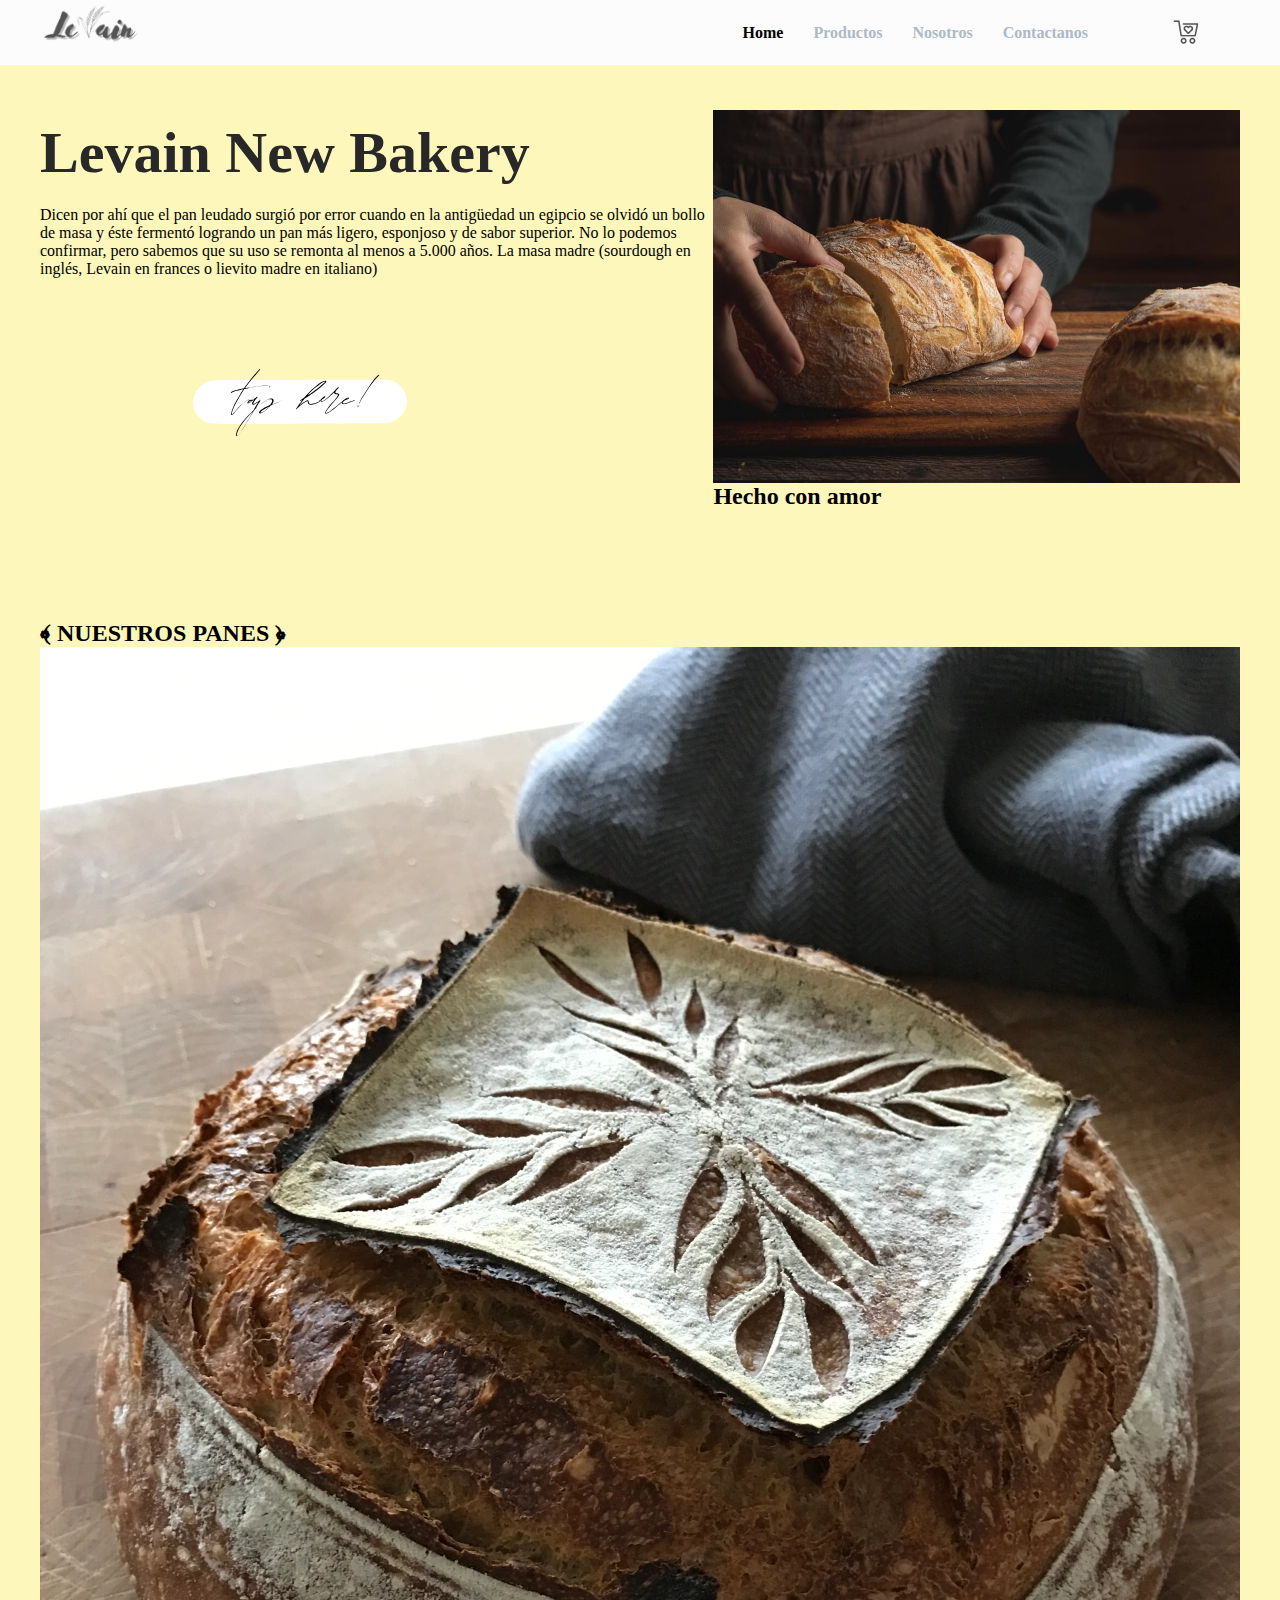
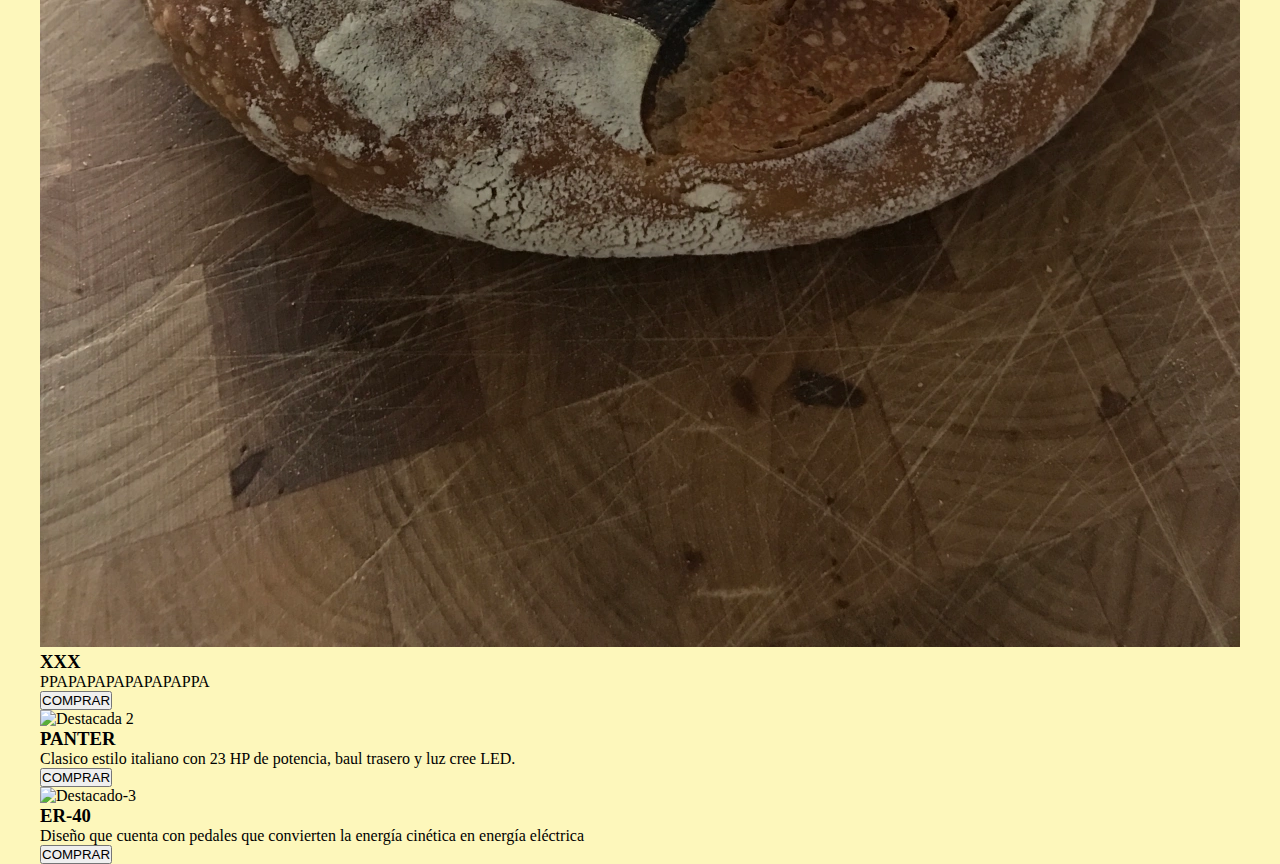
==== index.html @ 348dc436 "first commit" ====
<!DOCTYPE html>
<html lang="en">
<head>
    <meta charset="UTF-8">
    <meta http-equiv="X-UA-Compatible" content="IE=edge">
    <meta name="viewport" content="width=device-width, initial-scale=1.0">
    <title>LevainBakery</title>
    <link rel="stylesheet" href="./Levain/styles.css">
</head>
<body>
    
<header>
<img src="./Levain/img/2.png" alt="Levain" class="logo">
<nav class="navbar">
    <ul class="navbar-list">
        <li>
            <a href="#">Home</a>
        </li>
        <li>
            <a href="#">Productos</a>
        </li>
        <li>
            <a href="#">Nosotros</a>
        </li>
        <li>
            <a href="#">Contactanos</a>
        </li>

            <img src="./Levain/img/CARRITO.svg" alt="carrito" class="cart-icon">
        
        
    </ul>
</nav>
</header>

<main>
    <section id="hero">
        <div class="hero-info">
            <h1>Levain New Bakery</h1>
            
            <p>Dicen por ahí que el pan leudado surgió por error cuando en la antigüedad un egipcio se olvidó un bollo de masa y éste fermentó logrando un pan más ligero, esponjoso y de sabor superior. No lo podemos confirmar, pero sabemos que su uso se remonta al menos a 5.000 años.
            
                La masa madre (sourdough en inglés, <span>Levain en frances</span> o lievito madre en italiano)
            </p>
            <div class="box">
                <img src="./Levain/img/tap here.svg" alt="tap" class="tap">
            </div>
        
        </div>


        <div class="hero-card">
            <img src="./Levain/img/masa-madre-panaderia-pan-comun.jpg" alt="Masa-madre" class="HERO1">
            
                <div class="hero-card-top">
                    <h2>Hecho con amor</h2>
                </div>
        </div>

    
    </section>
    
</section>


<section id="Masa-madre">
    <h2> ﴾ NUESTROS PANES ﴿ </h2>
    <div class="madre-info">
        <div class="madre_card">
            <img src="./Levain/img/pan 2.webp" alt="Pan-estrella">
            <div class="madre_card_info">
                <h3>XXX</h3>
                <p>PPAPAPAPAPAPAPAPPA
                </p>
            </div>
            <button class="destacados__card__btn">COMPRAR</button>
        </div>
        <div class="destacados__card">
            <img src="./img/destacados-2.jpg" alt="Destacada 2">
            <div class="destacados__card__info">
                <h3>PANTER</h3>
                <p>
                    Clasico estilo italiano con 23 HP de potencia,
                    baul trasero y luz cree LED.
                </p>
            </div>
            <button class="destacados__card__btn">COMPRAR</button>
        </div>
        <div class="destacados__card">
            <img src="./img/destacados-3.jpg" alt="Destacado-3">
            <div class="destacados__card__info">
                <h3>ER-40</h3>
                <p>
                    Diseño que cuenta con pedales que convierten la
                    energía cinética en energía eléctrica 
                </p>
            </div>
            <button class="destacados__card__btn">COMPRAR</button>
        </div>
    </div>
</section>

</main>
 

<footer>

</footer>
</body>
</html>
---- Levain/styles.css ----
:root {
    --background: #fcf5a6c2;
    --primary: #313131;
    --secondary: #fcfcfc;
    --btn-bg: 
    #050d2641;
    --bg-azul-10: #e9eeff;
    --bg-white: #fff;
    --bg-electric: #fdfcfc;
    --nav-bg: #0f1525;
  
    --text-gray: #adb9c7;
    --text-center: #292828;
  
    --fire: #ff6d00;
    --electric: #64d3ff;
}

*{
    margin: 0;
    padding: 0;
    box-sizing: border-box;
    text-decoration: none;
    list-style: none;

}

header{
    background: var(--secondary);
    width: 100%;
    display: flex;
    flex-direction: row;
    justify-content: space-between;
    align-items: center;
    height: 65px;
    padding: 0px 30px 0px 30px;
    position: fixed;
    top: 0px;

}

.logo{
    
    height: 180%;
}

.navbar, .navbar-list{
    display: flex;
    align-items: center;
    justify-content: center;
}
.navbar{
    gap: 150px;

}
.navbar-list{
    gap: 30px;
}
.navbar-list li:first-child> a{
    color: var(--text-white);
    font-weight: 600;
}
.navbar-list li a{
    color: var(--text-gray);
    font-weight: 600;
}
.cart-icon{
    height: 120PX;
    border: 0px solid var(--bg-electric);
    padding: 12px 18px;
    margin-top: 3px;
    border-radius: 10px;
    cursor: pointer;
}

 main{
    background: var(--background);
    display: flex;
    flex-direction:column;
    align-items: center;
    justify-content: center;
    color: var(--text-white);
    
 }
  /*modifico la foto por medidas*/
 /*.HERO1 {
    width: 690px;
    height: 480px;*/
 }
 .box{
    width: 600px;
    height: 200px;
    overflow: hidden;
 }
 .box img{
    width: 480px;
    height: 200px;
    object-fit: cover;
    object-position: center;
 }
 /*modifico la foto por medidas*/

 #hero{
    margin: 40px;
    padding: 70px 0px;
    max-width: 1200px;
    display: flex;
    justify-content: center;
    align-items: center;
 }
 
 .hero-info{
    height: auto;
    display: flex;
    flex-direction: column;
    gap: 20px;
   /* width: 50%;*/
 }
 
 .hero-card { 
    
  width: 1800px;
  height: 400px;
  overflow: hidden;
  display: flex;
  flex-direction: column;
   }
        
 .hero-card img{
  width: 100%;
  height: 100%;
  object-fit: cover;
  object-position: center;
    }
 .hero-info h1{
    font-size: 58px;
    width: 80%;
    min-width: 500px;
    font-weight: 800;
    color: var(--text-center);
 }
 
.hero-card p > span {
    font-weight: 800;
}
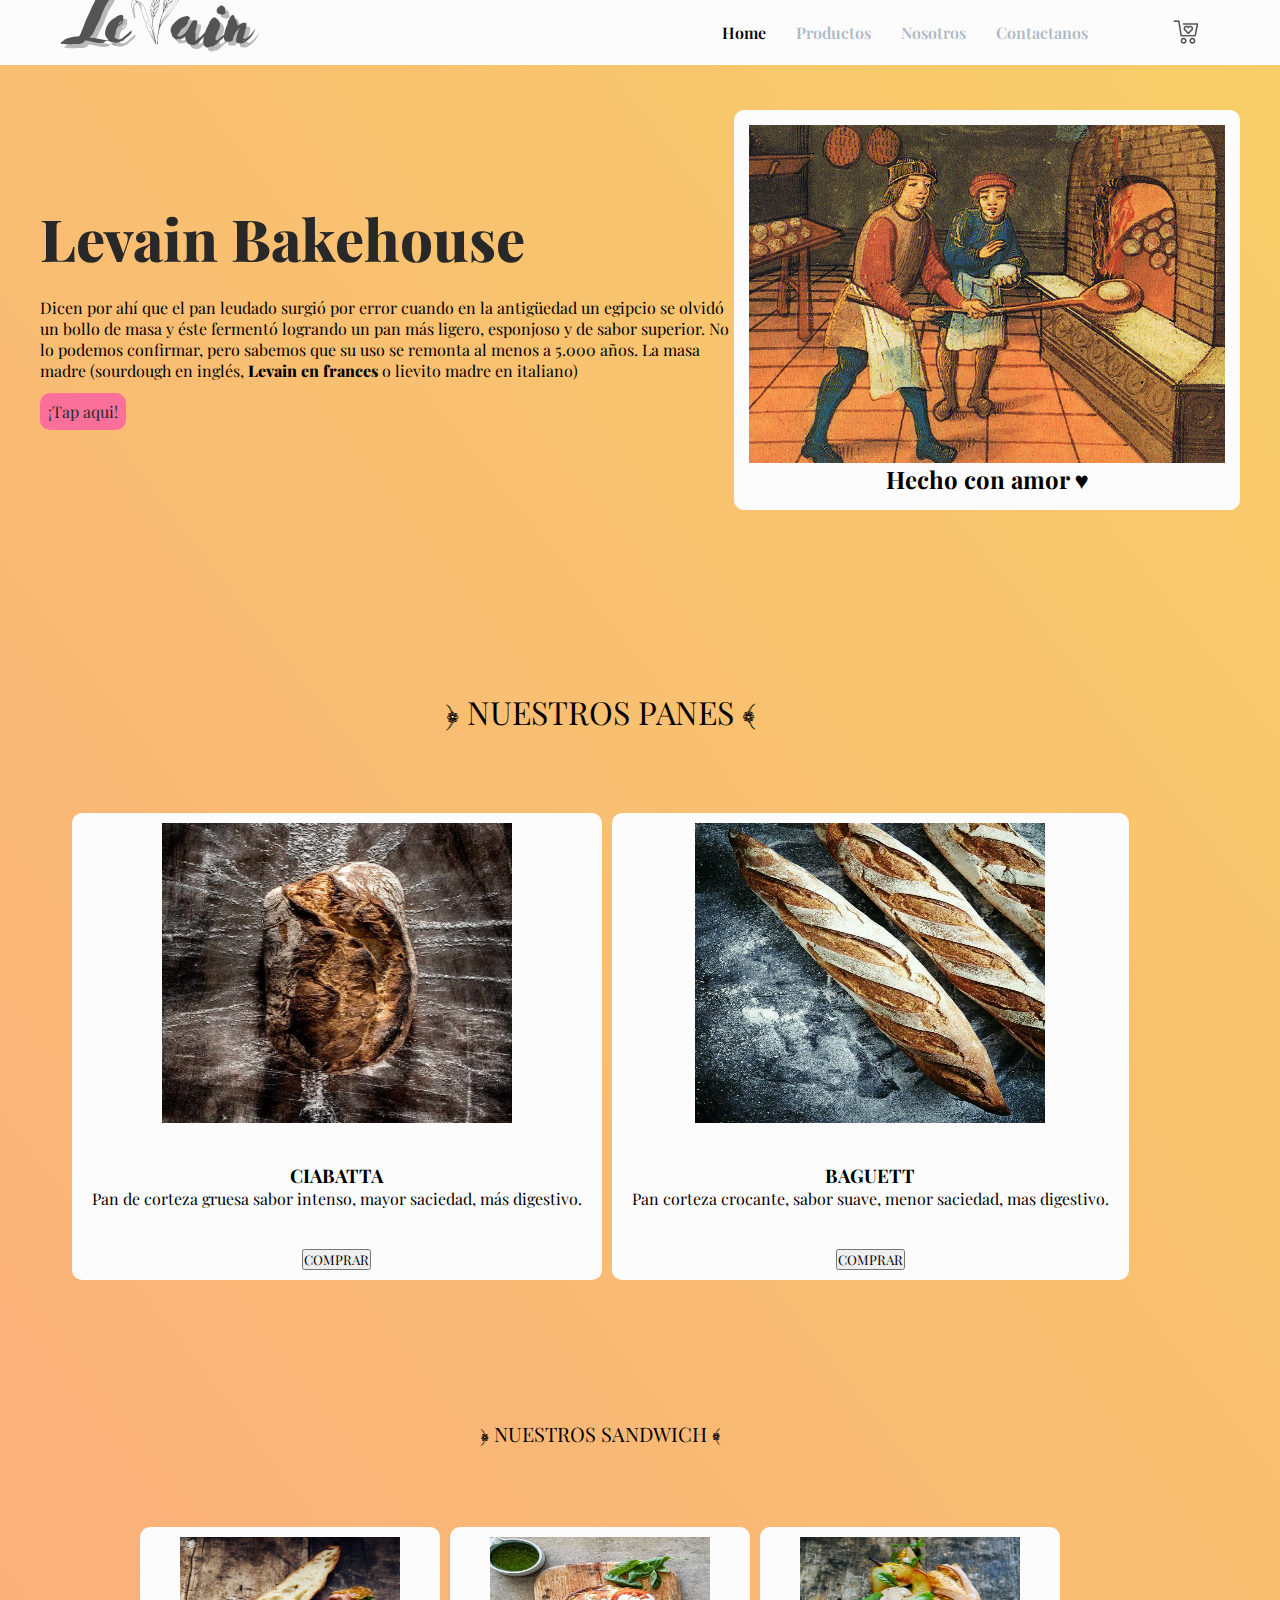
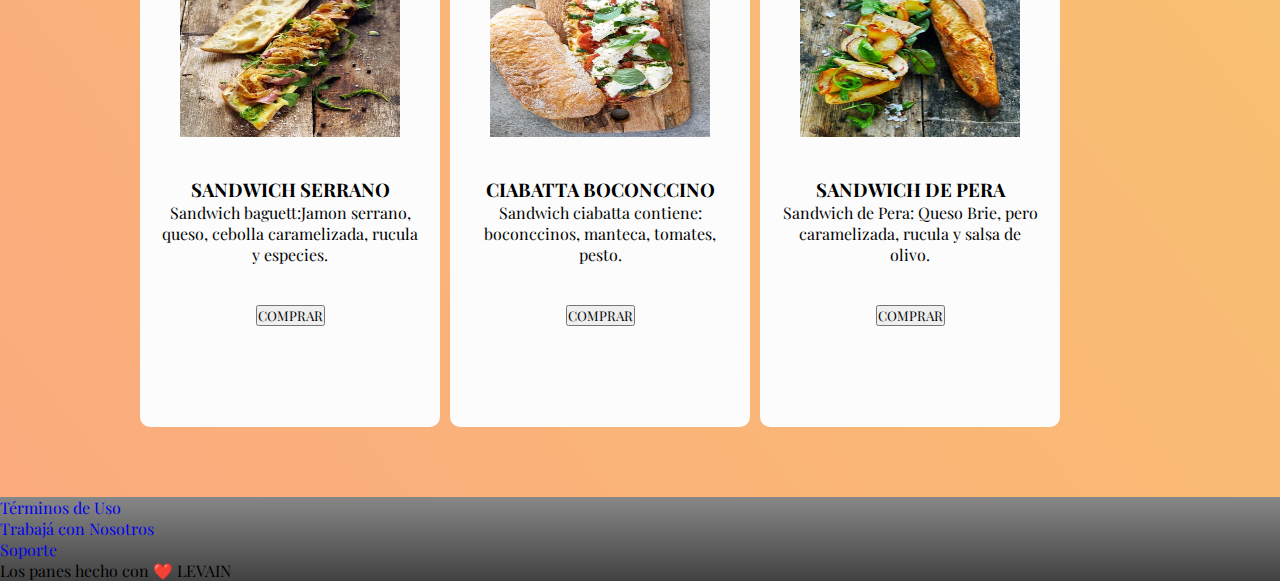
==== commit aa08450a: "first commit" ====
--- a/index.html
+++ b/index.html
@@ -4,13 +4,13 @@
     <meta charset="UTF-8">
     <meta http-equiv="X-UA-Compatible" content="IE=edge">
     <meta name="viewport" content="width=device-width, initial-scale=1.0">
-    <title>LevainBakery</title>
+    <title>DOCUMENTO</title>
     <link rel="stylesheet" href="./Levain/styles.css">
 </head>
 <body>
     
 <header>
-<img src="./Levain/img/2.png" alt="Levain" class="logo">
+<img src="./Levain/img/levain-logo.png" alt="Levain" class="logo">
 <nav class="navbar">
     <ul class="navbar-list">
         <li>
@@ -36,75 +36,113 @@
 <main>
     <section id="hero">
         <div class="hero-info">
-            <h1>Levain New Bakery</h1>
+            <h1>Levain Bakehouse</h1>
             
             <p>Dicen por ahí que el pan leudado surgió por error cuando en la antigüedad un egipcio se olvidó un bollo de masa y éste fermentó logrando un pan más ligero, esponjoso y de sabor superior. No lo podemos confirmar, pero sabemos que su uso se remonta al menos a 5.000 años.
             
                 La masa madre (sourdough en inglés, <span>Levain en frances</span> o lievito madre en italiano)
             </p>
             <div class="box">
-                <img src="./Levain/img/tap here.svg" alt="tap" class="tap">
+                <a href="#">¡Tap aqui!</a>
+                
             </div>
         
         </div>
 
-
+    
         <div class="hero-card">
-            <img src="./Levain/img/masa-madre-panaderia-pan-comun.jpg" alt="Masa-madre" class="HERO1">
+            <img src="./Levain/img/medieval.jpg" alt="Mediaval" class="HERO1">
             
                 <div class="hero-card-top">
-                    <h2>Hecho con amor</h2>
+                    <h2>Hecho con amor ♥</h2>
                 </div>
         </div>
 
     
     </section>
     
-</section>
 
+     <section id="info">
 
-<section id="Masa-madre">
-    <h2> ﴾ NUESTROS PANES ﴿ </h2>
-    <div class="madre-info">
+     <h2> ﴿ NUESTROS PANES ﴾ </h2>
+
+     <div class="madre-info">
         <div class="madre_card">
-            <img src="./Levain/img/pan 2.webp" alt="Pan-estrella">
+            <img src="./Levain/img/marraqueta.JPG" alt="ciabatta" class="pic1">
             <div class="madre_card_info">
-                <h3>XXX</h3>
-                <p>PPAPAPAPAPAPAPAPPA
+                <h3>CIABATTA</h3>
+                <p>
+                    Pan de corteza gruesa sabor intenso, mayor saciedad, más digestivo.
                 </p>
             </div>
-            <button class="destacados__card__btn">COMPRAR</button>
+            <button class="madre_card_botton">COMPRAR</button>
         </div>
-        <div class="destacados__card">
-            <img src="./img/destacados-2.jpg" alt="Destacada 2">
-            <div class="destacados__card__info">
-                <h3>PANTER</h3>
+        <div class="madre_card">
+            <img src="./Levain/img/baguett.JPG" alt="baguett" class="pic1">
+            <div class="madre_card_info">
+                <h3>BAGUETT</h3>
                 <p>
-                    Clasico estilo italiano con 23 HP de potencia,
-                    baul trasero y luz cree LED.
+                    Pan corteza crocante, sabor suave, menor saciedad, mas digestivo.
                 </p>
             </div>
-            <button class="destacados__card__btn">COMPRAR</button>
+            <button class="madre_card_botton">COMPRAR</button>
         </div>
-        <div class="destacados__card">
-            <img src="./img/destacados-3.jpg" alt="Destacado-3">
-            <div class="destacados__card__info">
-                <h3>ER-40</h3>
-                <p>
-                    Diseño que cuenta con pedales que convierten la
-                    energía cinética en energía eléctrica 
-                </p>
+
+    </div>
+    </section>
+
+    <section id="info2">
+
+        <h2> ﴿ NUESTROS SANDWICH ﴾ </h2>
+
+        <div  class="madre-info2">
+            <div class="madre_card2">
+                <img src="./Levain/img/serrano.JPG" alt="serrano" class="pic">
+                <div class="madre_card_info2">
+                    <h3>SANDWICH SERRANO</h3>
+                    <p>Sandwich baguett:Jamon serrano, queso, cebolla caramelizada, rucula y especies.
+                    </p>
+                </div>
+                <button class="madre_card_botton">COMPRAR</button>
             </div>
-            <button class="destacados__card__btn">COMPRAR</button>
+
+            <div class="madre_card2">
+                <img src="./Levain/img/boconccinos.JPG" alt="BOCONCCINO" class="pic">
+                <div class="madre_card_info2">
+                    <h3>CIABATTA BOCONCCINO</h3>
+                    <p>Sandwich ciabatta contiene: boconccinos, manteca, tomates, pesto.
+                    </p>
+                </div>
+                <button class="madre_card_botton">COMPRAR</button>
+            </div>
+
+            <div class="madre_card2">
+                 <img src="./Levain/img/dulce.JPG" alt="dulce" class="pic">
+                 <div class="madre_card_info2">
+                    <h3>SANDWICH DE PERA</h3>
+                    <p>Sandwich de Pera: Queso Brie, pero caramelizada, rucula y salsa de olivo.
+                     </p>
+                 </div>
+                <button class="madre_card_botton">COMPRAR</button>  
+            </div> 
+          
         </div>
-    </div>
-</section>
+    </section>
+         
 
 </main>
  
 
-<footer>
-
+<footer id="info_footer">
+ <ul class="footer">
+      <li><a href="#" class="footer_link">Términos de Uso</a></li>
+      <li><a href="#" class="footer_link">Trabajá con Nosotros</a></li>
+      <li><a href="#" class="footer_link">Soporte</a></li>
+</ul>
+    <p class="footer_text">
+      Los panes hecho con ❤️ <span class="footer__text--strong">LEVAIN</span>
+    </p>
 </footer>
 </body>
+
 </html>--- a/Levain/styles.css
+++ b/Levain/styles.css
@@ -1,9 +1,17 @@
+
+
+/*@import url('https://fonts.googleapis.com/css2?family=Amiri:ital@0;1&display=swap');
+@import url('https://fonts.googleapis.com/css2?family=Playfair+Display:ital,wght@1,500&display=swap');
+@import url('https://fonts.googleapis.com/css2?family=Marck+Script&family=Playfair+Display:ital,wght@1,500&display=swap');*/
+@import url('https://fonts.googleapis.com/css2?family=Marck+Script&family=Merienda:wght@700&family=Playfair+Display:ital,wght@1,500&display=swap');
+
+
 :root {
-    --background: #fcf5a6c2;
+    --background: #DEB841;
     --primary: #313131;
     --secondary: #fcfcfc;
-    --btn-bg: 
-    #050d2641;
+    --tertiary: #DE9E36;
+    --btn-bg:#050d2641;
     --bg-azul-10: #e9eeff;
     --bg-white: #fff;
     --bg-electric: #fdfcfc;
@@ -20,6 +28,7 @@
     margin: 0;
     padding: 0;
     box-sizing: border-box;
+    font-family: 'Playfair Display', serif;
     text-decoration: none;
     list-style: none;
 
@@ -39,9 +48,13 @@
 
 }
 
-.logo{
-    
-    height: 180%;
+.Logo{
+     height: 180%;
+}
+
+.hero_botton{
+display: flex;
+justify-content: space-between;
 }
 
 .navbar, .navbar-list{
@@ -74,8 +87,8 @@
 }
 
  main{
-    background: var(--background);
-    display: flex;
+    background-color: #FBAB7E;
+    background: linear-gradient(52deg, #FBAB7E 0%, #F7CE68 100%);
     flex-direction:column;
     align-items: center;
     justify-content: center;
@@ -121,6 +134,9 @@
     
   width: 1800px;
   height: 400px;
+  background: var(--secondary);
+  padding: 15PX;
+  border-radius: 10px;
   overflow: hidden;
   display: flex;
   flex-direction: column;
@@ -139,11 +155,128 @@
     font-weight: 800;
     color: var(--text-center);
  }
- 
-.hero-card p > span {
+
+.hero-info p > span {
     font-weight: 800;
 }
-
-
-
- +.hero-info a{
+    color: var(--text-center);
+    background-color: #FA709A;
+    width: 220px;
+    padding: 8px 8px;
+    border-radius: 10px;
+    font-size: 16px;
+    text-align: center;
+
+}
+.hero-card-top{
+    display: flex;
+    align-items: center;
+    justify-content: space-around;
+    gap: 10px;
+}
+
+.hero-card-top h3{
+    font-weight: 600;
+    font-size: 36px;
+    white-space: nowrap;
+    overflow: hidden;
+    text-overflow: ellipsis; 
+ }
+
+.pic1{
+    width: 350px;
+    height: 300px;
+    overflow: hidden;
+    object-position: center;
+}
+.pic{
+    width: 220px;
+    height: 200px;
+    object-position: center;
+}
+
+#info{
+    padding: 70px 0px;
+    max-width: 1200px;
+    display: flex;
+    justify-content: center;
+    align-items: center;
+    flex-direction:column ;
+    gap: 80px;
+
+}
+
+#info h2{
+    font-size: 32px;
+    font-weight: 400;
+
+}
+
+#info2 { 
+    padding: 70px 0px;
+    max-width: 1200px;
+    display: flex;
+    justify-content: center;
+    align-items: center;
+    flex-direction:column ;
+    gap: 80px;
+}
+
+#info2 h2{
+    font-size: 20px;
+    font-weight: 200;
+
+}
+.madre-info{
+    display: flex;
+    justify-content: space-around;
+    align-items: flex-start;
+    flex-wrap: wrap;
+    gap: 10px;
+
+}
+.madre_card{
+    width: max-content;
+    height: max-content;
+    padding: 10px 20px 10px;
+    display: flex;
+    flex-direction: column;
+    align-items: center;
+    text-align: center;
+    background: var(--secondary);
+    border-radius: 10px;
+    gap: 40px;
+
+}
+
+.madre-info2 {
+    display: flex;
+    justify-content: space-around;
+    align-items: flex-start;
+    flex-wrap: wrap;
+    gap: 10px;
+
+}
+.madre_card2{
+    width: 300px;
+    height: 500px;
+    padding: 10px 20px 10px;
+    display: flex;
+    flex-direction: column;
+    align-items: center;
+    text-align: center;
+    background: var(--secondary);
+    border-radius: 10px;
+    gap: 40px;}
+
+footer {
+    
+    background: linear-gradient( #888787,#424242);
+
+    
+}
+   
+
+
+
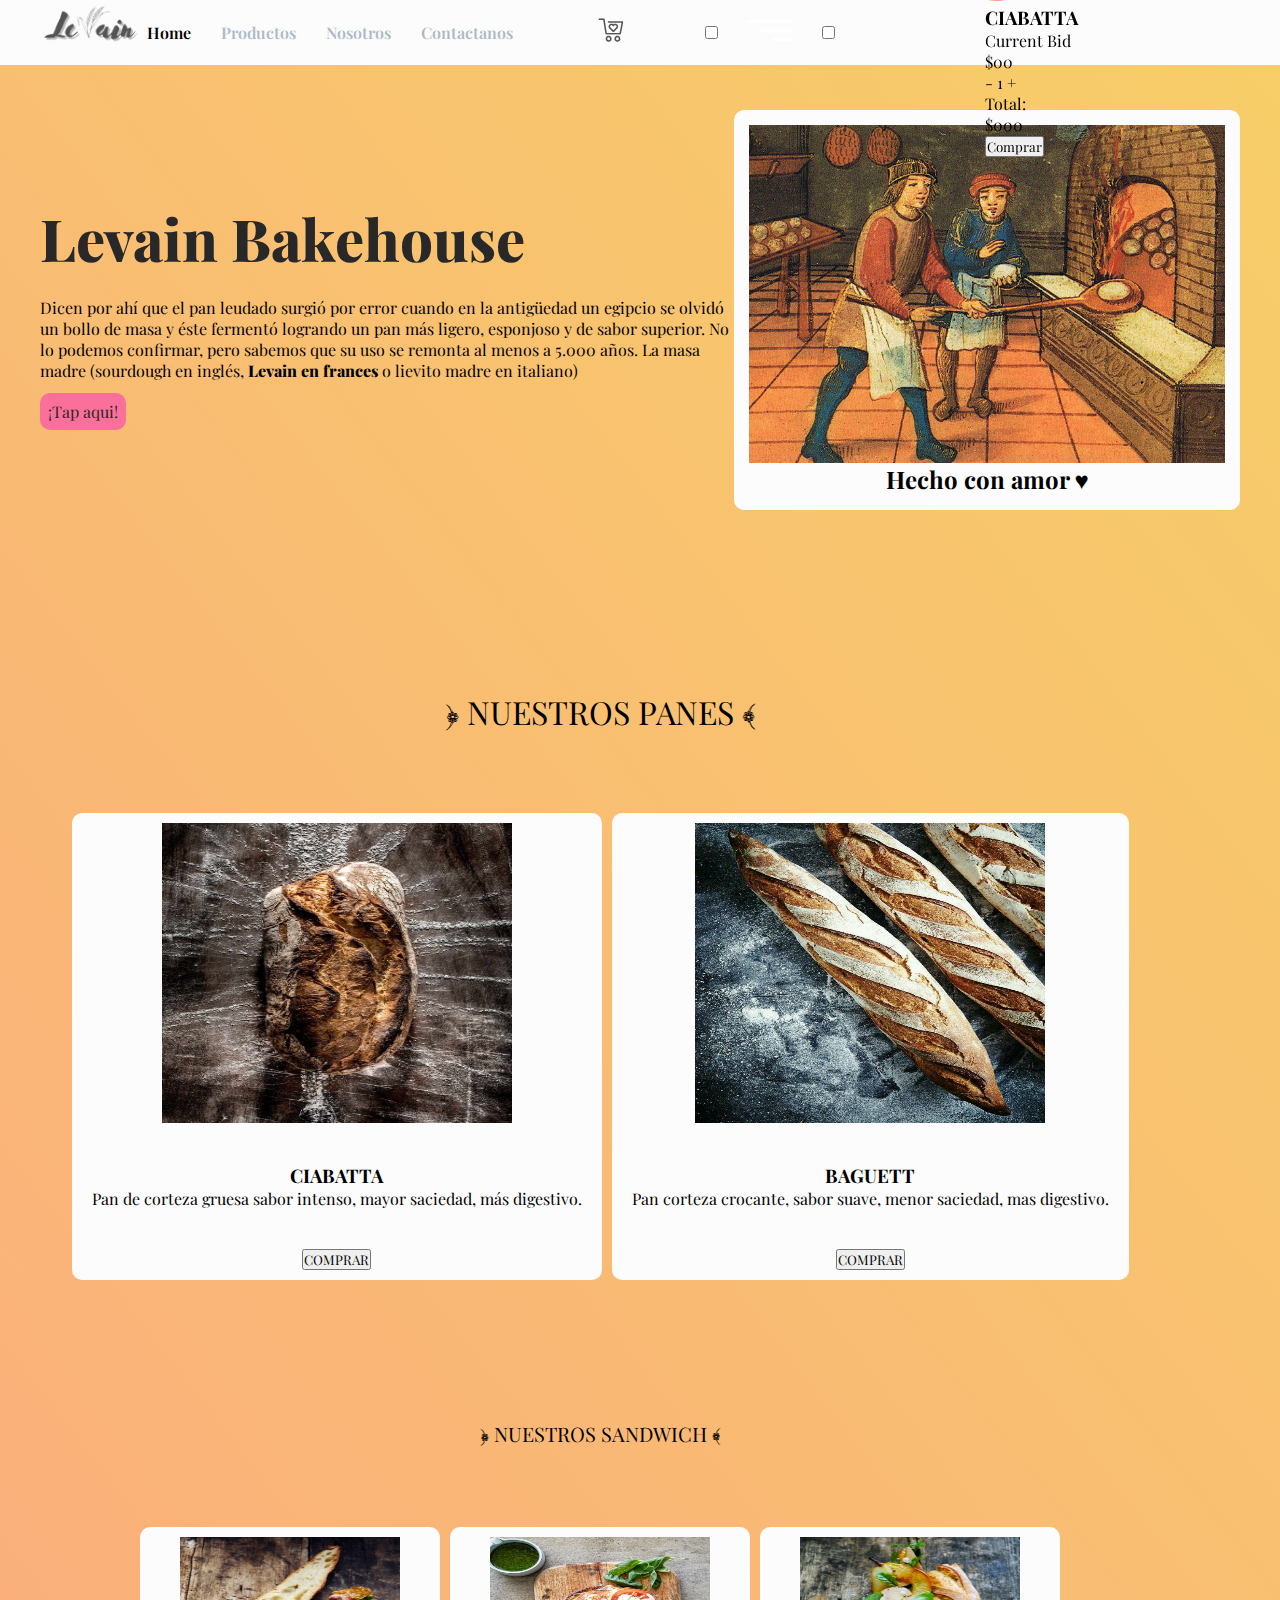
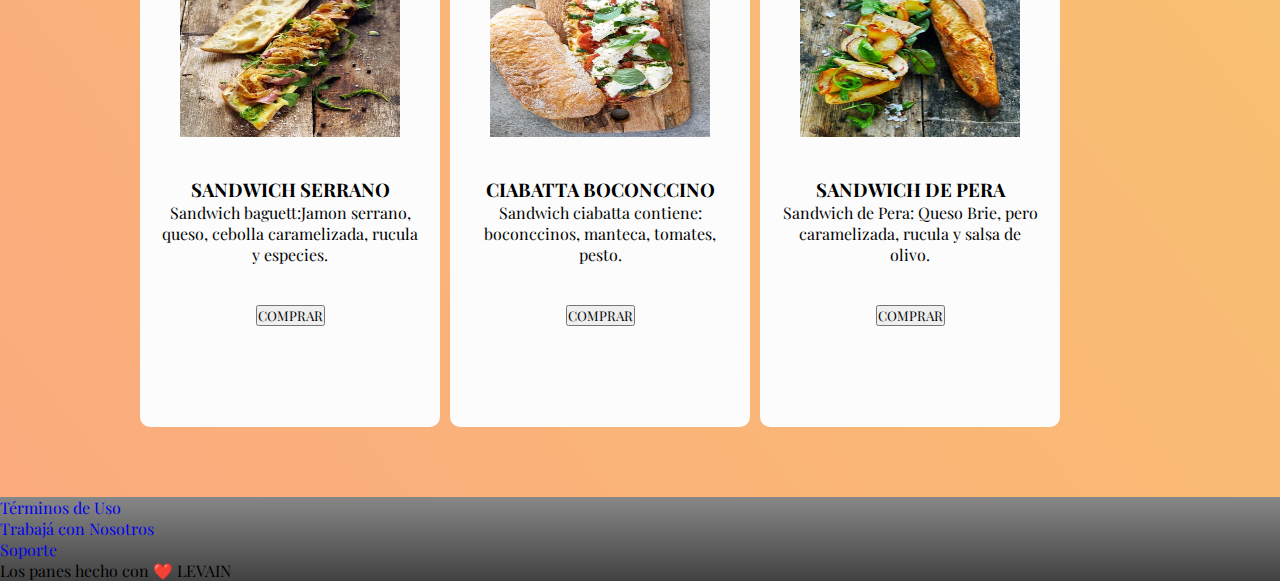
==== commit da16d3c7: "second commit" ====
--- a/index.html
+++ b/index.html
@@ -6,12 +6,16 @@
     <meta name="viewport" content="width=device-width, initial-scale=1.0">
     <title>DOCUMENTO</title>
     <link rel="stylesheet" href="./Levain/styles.css">
+    <link rel="stylesheet" href="./Levain/mediaqueries.css">
 </head>
 <body>
     
 <header>
-<img src="./Levain/img/levain-logo.png" alt="Levain" class="logo">
+<img src="./Levain/img/levain-logo.png" alt="Levain" class="Logo">
 <nav class="navbar">
+
+
+
     <ul class="navbar-list">
         <li>
             <a href="#">Home</a>
@@ -25,11 +29,44 @@
         <li>
             <a href="#">Contactanos</a>
         </li>
+            
+        <label for="menu-toggle" class="menu-lable">
+      <img src="./Levain/img/CARRITO.svg" alt="carrito" class="cart-icon">
+        </label>
+        <input type="checkbox" id="cart-toggle">
+        <label for="menu-toggle" class="menu-lable">
+            
+            <img src="./Levain/img/menu.png" alt="icono meno" class="menu.icon">
+        </label>
+        <input type="checkbox" id="cart-toggle">
+    </ul>
 
-            <img src="./Levain/img/CARRITO.svg" alt="carrito" class="cart-icon">
-        
-        
-    </ul>
+    <div class="cart">
+        <h2>Tus PANES</h2>
+        <div class="cart-item">
+          <img src="./Levain/img/profile.png" alt="un producto" />
+          <div class="item-info">
+            <h3 class="item-title">CIABATTA</h3>
+            <p class="item-bid">Current Bid</p>
+            <span class="item-price">$00</span>
+          </div>
+          <div class="item-handler">
+            <span class="quantity-handler down">-</span>
+            <span class="item-quantity">1</span>
+            <span class="quantity-handler up">+</span>
+          </div>
+        </div>
+
+        <span class="divider"></span>
+
+        <div class="cart-total">
+          <p>Total:</p>
+          <span>$000</span>
+        </div>
+        <button class="btn-add">Comprar</button>
+      </div>
+      <div class="overlay"></div>
+
 </nav>
 </header>
 
@@ -133,7 +170,7 @@
 </main>
  
 
-<footer id="info_footer">
+<footer id="footer-nav">
  <ul class="footer">
       <li><a href="#" class="footer_link">Términos de Uso</a></li>
       <li><a href="#" class="footer_link">Trabajá con Nosotros</a></li>
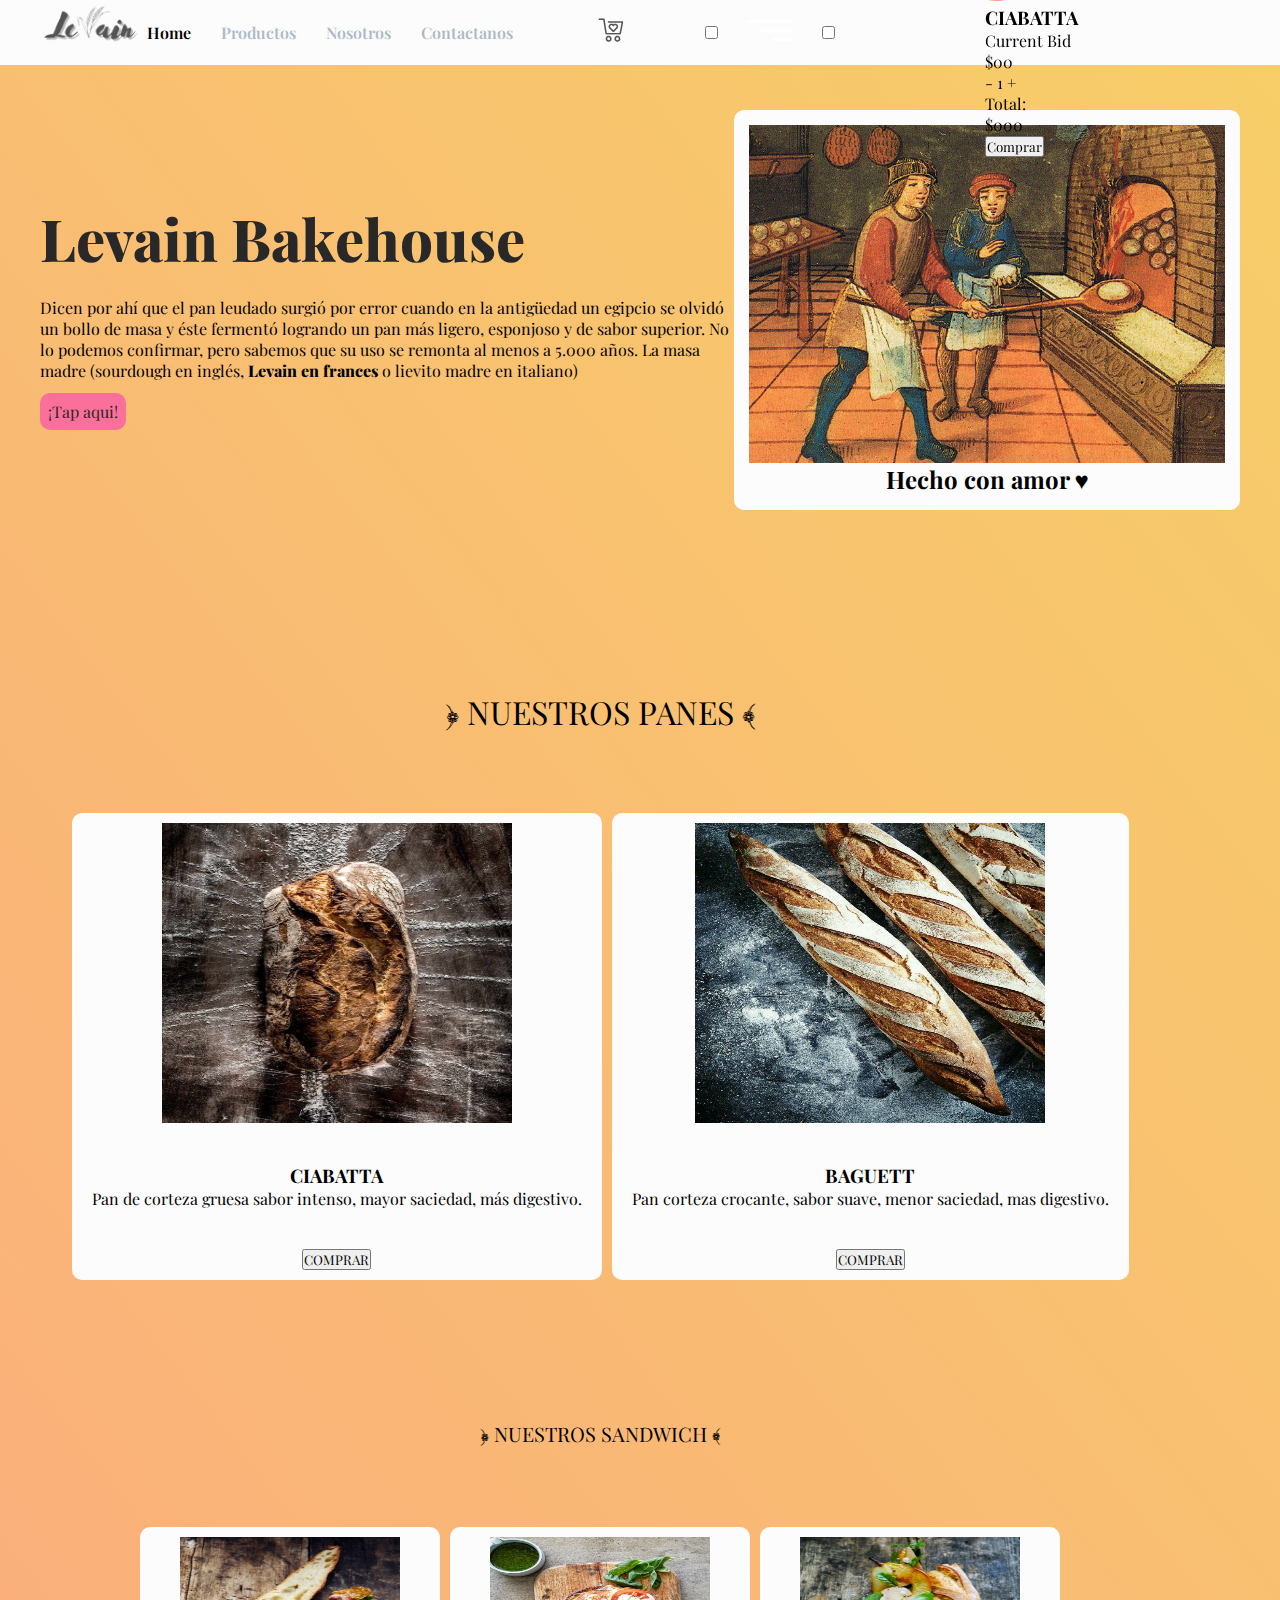
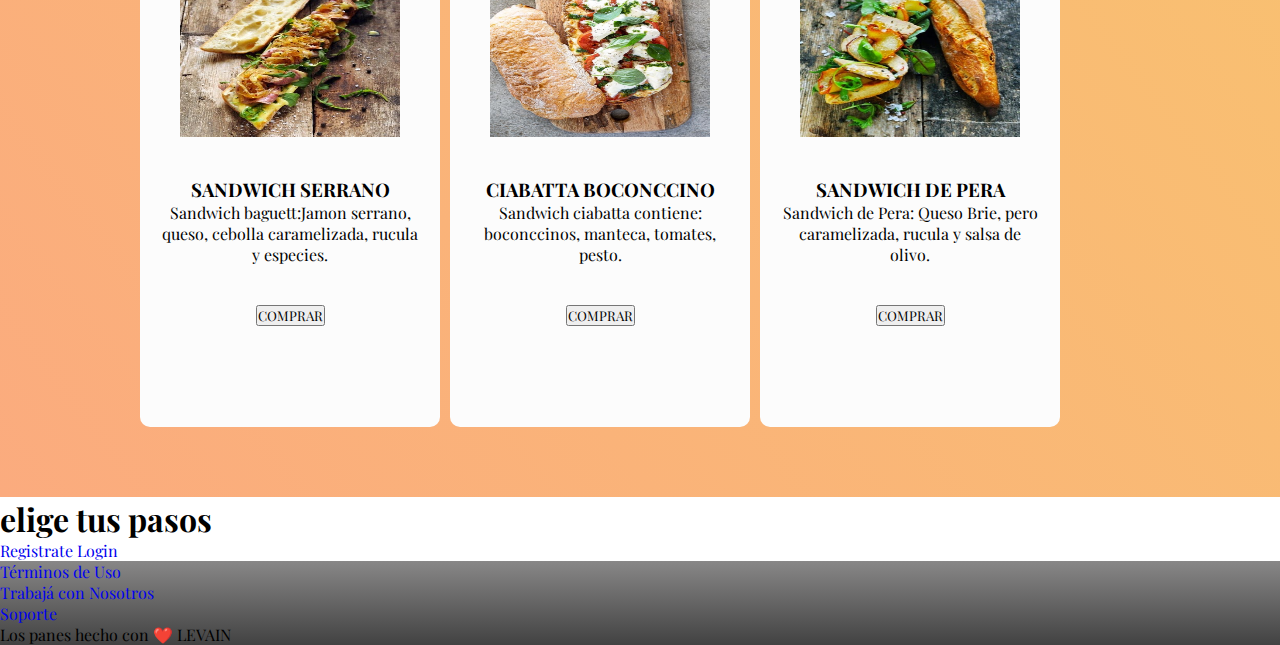
==== commit e01b6fed: "first commit" ====
--- a/index.html
+++ b/index.html
@@ -169,6 +169,18 @@
 
 </main>
  
+<section>
+    <div class="">
+        <h1>elige tus pasos</h1>
+        <div>
+            <a href="./pages/register.html" class="">
+                <span class="">Registrate </span></a>
+                <a href="./pages/login.html" class="">
+                    <span class="">Login</span></a>
+
+        </div>
+    </div>
+</section>
 
 <footer id="footer-nav">
  <ul class="footer">
